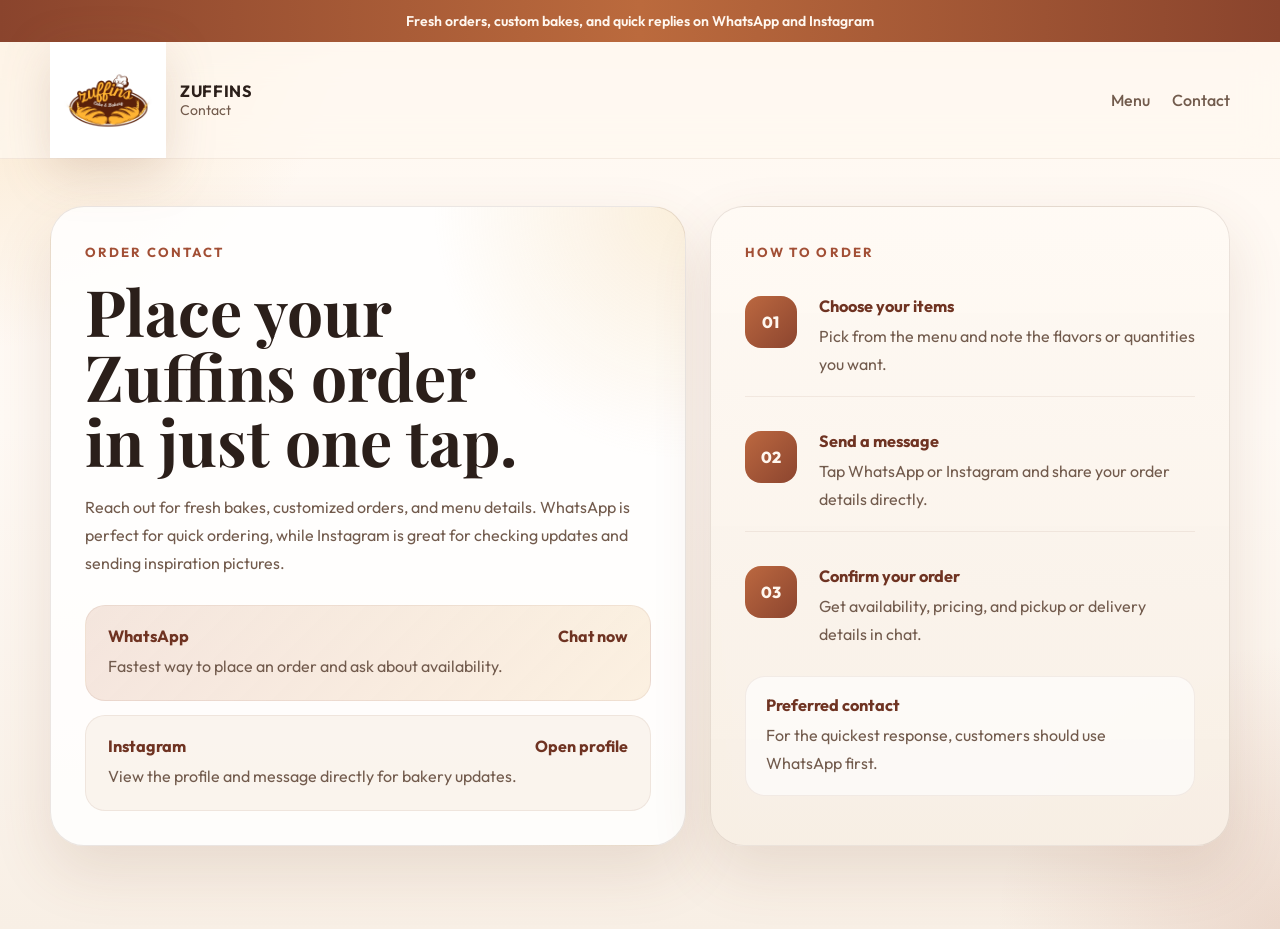
==== bakery-contact.html @ c48b2ef0 "Initial bakery website" ====
<!DOCTYPE html>
<html lang="en">
<head>
  <meta charset="UTF-8">
  <meta name="viewport" content="width=device-width, initial-scale=1.0">
  <title>Zuffins | Contact</title>
  <link rel="preconnect" href="https://fonts.googleapis.com">
  <link rel="preconnect" href="https://fonts.gstatic.com" crossorigin>
  <link href="https://fonts.googleapis.com/css2?family=Outfit:wght@300;400;500;600;700;800&family=Playfair+Display:wght@600;700;800&display=swap" rel="stylesheet">
  <link rel="stylesheet" href="bakery-menu.css">
</head>
<body>
  <div class="topbar">
    Fresh orders, custom bakes, and quick replies on WhatsApp and Instagram
  </div>

  <header class="site-header">
    <div class="container nav-wrap">
      <a href="index.html" class="brand">
        <img src="bakery-logo.png" alt="Zuffins Cake and Bakery logo" class="brand-logo">
        <div class="brand-copy">
          <strong>Zuffins</strong>
          <span>Contact</span>
        </div>
      </a>

      <nav class="site-nav">
        <a href="index.html">Menu</a>
        <a href="bakery-contact.html">Contact</a>
      </nav>
    </div>
  </header>

  <main class="contact-shell">
    <section class="container">
      <div class="contact-layout">
        <div class="contact-card contact-card-main">
          <p class="eyebrow">Order Contact</p>
          <h1>Place your Zuffins order in just one tap.</h1>
          <p class="hero-text">
            Reach out for fresh bakes, customized orders, and menu details. WhatsApp is perfect for quick ordering,
            while Instagram is great for checking updates and sending inspiration pictures.
          </p>

          <div class="contact-links">
            <a href="https://wa.me/923328498800" class="contact-link contact-link-primary" target="_blank" rel="noreferrer">
              <div>
                <strong>WhatsApp</strong>
                <p>Fastest way to place an order and ask about availability.</p>
              </div>
              <span>Chat now</span>
            </a>
            <a href="https://www.instagram.com/allii._.21?igsh=ZzNib2VvbXdhaXdu&utm_source=qr" class="contact-link" target="_blank" rel="noreferrer">
              <div>
                <strong>Instagram</strong>
                <p>View the profile and message directly for bakery updates.</p>
              </div>
              <span>Open profile</span>
            </a>
          </div>
        </div>

        <div class="contact-card contact-card-side">
          <p class="eyebrow">How To Order</p>
          <div class="contact-steps">
            <div class="contact-step">
              <span class="step-number">01</span>
              <div>
                <strong>Choose your items</strong>
                <p>Pick from the menu and note the flavors or quantities you want.</p>
              </div>
            </div>
            <div class="contact-step">
              <span class="step-number">02</span>
              <div>
                <strong>Send a message</strong>
                <p>Tap WhatsApp or Instagram and share your order details directly.</p>
              </div>
            </div>
            <div class="contact-step">
              <span class="step-number">03</span>
              <div>
                <strong>Confirm your order</strong>
                <p>Get availability, pricing, and pickup or delivery details in chat.</p>
              </div>
            </div>
          </div>

          <div class="contact-note">
            <strong>Preferred contact</strong>
            <p>For the quickest response, customers should use WhatsApp first.</p>
          </div>
        </div>
      </div>
    </section>
  </main>
</body>
</html>
---- bakery-menu.css ----
:root {
  --bg: #fffaf4;
  --bg-soft: #f7eee4;
  --surface: rgba(255, 255, 255, 0.78);
  --surface-strong: #fffdf9;
  --text: #2b1f1a;
  --muted: #725b4d;
  --line: rgba(91, 61, 47, 0.12);
  --accent: #a24f35;
  --accent-deep: #6f3322;
  --highlight: #f0c98c;
  --shadow: 0 25px 60px rgba(129, 76, 48, 0.14);
  --radius-xl: 34px;
  --radius-lg: 24px;
  --radius-md: 18px;
}

* {
  box-sizing: border-box;
}

html {
  scroll-behavior: smooth;
}

body {
  margin: 0;
  color: var(--text);
  font-family: "Outfit", sans-serif;
  background:
    radial-gradient(circle at top left, rgba(240, 201, 140, 0.4), transparent 22%),
    radial-gradient(circle at bottom right, rgba(162, 79, 53, 0.14), transparent 18%),
    linear-gradient(180deg, #fff8f1 0%, #fffaf5 46%, #f8efe5 100%);
}

img {
  display: block;
  width: 100%;
}

a {
  color: inherit;
  text-decoration: none;
}

button {
  font: inherit;
}

.container {
  width: min(1180px, calc(100% - 32px));
  margin: 0 auto;
}

.topbar {
  padding: 12px 16px;
  text-align: center;
  font-size: 0.88rem;
  font-weight: 600;
  color: #fff7ef;
  background: linear-gradient(90deg, #8a442d 0%, #bb6a3d 50%, #8a442d 100%);
}

.site-header {
  position: sticky;
  top: 0;
  z-index: 10;
  backdrop-filter: blur(18px);
  background: rgba(255, 248, 241, 0.74);
  border-bottom: 1px solid rgba(111, 51, 34, 0.08);
}

.nav-wrap,
.site-nav,
.hero-actions,
.hero-notes,
.filter-bar,
.footer-wrap {
  display: flex;
  align-items: center;
}

.nav-wrap,
.footer-wrap {
  justify-content: space-between;
  gap: 18px;
  min-height: 82px;
}

.brand {
  display: inline-flex;
  align-items: center;
  gap: 14px;
}

.brand-copy {
  display: flex;
  flex-direction: column;
}

.brand strong,
.footer-wrap strong {
  display: block;
  font-size: 1.02rem;
  letter-spacing: 0.04em;
  text-transform: uppercase;
}

.brand span:last-child {
  color: var(--muted);
  font-size: 0.88rem;
}

.brand-logo {
  width: 116px;
  height: auto;
  object-fit: contain;
  filter: drop-shadow(0 14px 24px rgba(129, 76, 48, 0.18));
}

.site-nav {
  gap: 22px;
}

.site-nav a,
.footer-link {
  color: var(--muted);
  font-weight: 500;
  transition: color 180ms ease, transform 180ms ease;
}

.site-nav a:hover,
.footer-link:hover {
  color: var(--accent-deep);
  transform: translateY(-1px);
}

.hero,
.section {
  padding: 84px 0;
}

.section-soft {
  background: linear-gradient(180deg, rgba(247, 238, 228, 0.7), rgba(255, 255, 255, 0));
}

.hero-grid,
.featured-grid,
.menu-grid {
  display: grid;
  gap: 24px;
}

.hero-grid {
  grid-template-columns: 1fr 1.02fr;
  align-items: center;
}

.hero-copy,
.hero-card-panel,
.menu-card,
.featured-card,
.contact-card {
  border: 1px solid var(--line);
  box-shadow: var(--shadow);
}

.eyebrow {
  margin: 0 0 14px;
  color: var(--accent);
  font-size: 0.82rem;
  font-weight: 700;
  letter-spacing: 0.16em;
  text-transform: uppercase;
}

h1,
h2,
h3 {
  margin: 0;
  line-height: 1.02;
}

h1,
h2 {
  font-family: "Playfair Display", serif;
}

h1 {
  font-size: clamp(3rem, 5vw, 5.5rem);
  max-width: 11ch;
}

h2 {
  font-size: clamp(2.2rem, 3.4vw, 3.8rem);
}

h3 {
  font-size: 1.4rem;
}

p {
  margin: 0;
  color: var(--muted);
  line-height: 1.75;
}

.hero-text,
.section-heading p:last-child {
  margin-top: 20px;
  max-width: 60ch;
}

.button {
  display: inline-flex;
  align-items: center;
  justify-content: center;
  min-height: 52px;
  padding: 0 22px;
  border-radius: 999px;
  font-weight: 700;
  border: 1px solid transparent;
  transition: transform 180ms ease, box-shadow 180ms ease, background-color 180ms ease;
}

.button:hover,
.filter-chip:hover {
  transform: translateY(-2px);
}

.button-primary {
  color: #fff7ef;
  background: linear-gradient(135deg, #bc6840, #8c452f);
  box-shadow: 0 18px 35px rgba(140, 69, 47, 0.24);
}

.button-secondary {
  color: var(--accent-deep);
  border-color: rgba(111, 51, 34, 0.14);
  background: rgba(255, 255, 255, 0.55);
}

.hero-actions {
  gap: 14px;
  margin-top: 32px;
  flex-wrap: wrap;
}

.hero-notes {
  gap: 16px;
  margin-top: 34px;
  flex-wrap: wrap;
}

.hero-notes div {
  min-width: 152px;
  padding: 16px 18px;
  border-radius: 18px;
  background: rgba(255, 255, 255, 0.46);
  border: 1px solid rgba(111, 51, 34, 0.08);
}

.hero-notes strong {
  display: block;
  color: var(--accent-deep);
  font-size: 1.1rem;
  margin-bottom: 6px;
}

.hero-card {
  position: relative;
  min-height: 620px;
  border-radius: var(--radius-xl);
  overflow: hidden;
  box-shadow: var(--shadow);
}

.hero-card img,
.featured-card img {
  height: 100%;
  object-fit: cover;
}

.hero-card-panel {
  position: absolute;
  right: 22px;
  bottom: 22px;
  width: min(380px, calc(100% - 44px));
  padding: 24px;
  border-radius: 24px;
  background: rgba(255, 251, 246, 0.88);
}

.panel-label,
.tag,
.menu-type {
  display: inline-flex;
  align-items: center;
  width: fit-content;
  padding: 8px 12px;
  border-radius: 999px;
  font-size: 0.77rem;
  font-weight: 700;
  letter-spacing: 0.08em;
  text-transform: uppercase;
  color: var(--accent-deep);
  background: rgba(240, 201, 140, 0.36);
}

.hero-card-panel h2,
.featured-copy h3 {
  margin: 16px 0 12px;
}

.section-heading {
  margin-bottom: 34px;
}

.heading-row {
  display: flex;
  align-items: end;
  justify-content: space-between;
  gap: 18px;
  flex-wrap: wrap;
}

.featured-grid {
  grid-template-columns: 1.2fr 0.8fr 0.8fr;
}

.featured-card {
  position: relative;
  min-height: 360px;
  border-radius: var(--radius-xl);
  overflow: hidden;
}

.featured-large {
  min-height: 430px;
}

.featured-copy {
  position: absolute;
  inset: auto 18px 18px 18px;
  padding: 20px;
  border-radius: 22px;
  background: linear-gradient(180deg, rgba(255, 251, 246, 0.06), rgba(255, 249, 243, 0.9));
  backdrop-filter: blur(10px);
}

.filter-bar {
  gap: 10px;
  flex-wrap: wrap;
}

.filter-chip {
  padding: 12px 18px;
  border: 1px solid rgba(111, 51, 34, 0.14);
  border-radius: 999px;
  color: var(--accent-deep);
  background: rgba(255, 255, 255, 0.55);
  cursor: pointer;
  transition: all 180ms ease;
}

.filter-chip.active {
  color: #fff7ef;
  border-color: transparent;
  background: linear-gradient(135deg, #bc6840, #8c452f);
}

.menu-grid {
  grid-template-columns: repeat(3, minmax(0, 1fr));
}

.menu-card {
  padding: 24px;
  border-radius: var(--radius-lg);
  background: rgba(255, 255, 255, 0.7);
  transition: transform 180ms ease, opacity 180ms ease, border-color 180ms ease;
}

.menu-card-media {
  width: 100%;
  height: 210px;
  margin-bottom: 18px;
  border-radius: 18px;
  object-fit: cover;
  border: 1px solid rgba(111, 51, 34, 0.08);
}

.menu-card.hidden {
  display: none;
}

.menu-card:hover {
  transform: translateY(-4px);
  border-color: rgba(162, 79, 53, 0.24);
}

.menu-card-top {
  display: flex;
  align-items: center;
  justify-content: space-between;
  gap: 12px;
  margin-bottom: 18px;
}

.menu-card-top span {
  color: rgba(111, 51, 34, 0.48);
  font-size: 1.45rem;
  font-weight: 800;
}

.menu-card h3 {
  margin-bottom: 14px;
}

.site-footer {
  padding: 18px 0 28px;
}

.footer-wrap {
  padding: 22px 24px;
  min-height: auto;
  border-radius: 24px;
  background: rgba(255, 255, 255, 0.72);
  border: 1px solid rgba(111, 51, 34, 0.08);
}

.footer-logo {
  width: 128px;
  margin-bottom: 10px;
}

.contact-shell {
  min-height: calc(100vh - 130px);
  display: flex;
  align-items: center;
  padding: 44px 0 80px;
}

.contact-layout {
  display: grid;
  grid-template-columns: 1.1fr 0.9fr;
  gap: 24px;
  align-items: stretch;
}

.contact-card {
  padding: 34px;
  border-radius: var(--radius-xl);
  background: rgba(255, 255, 255, 0.78);
}

.contact-card-main {
  background:
    radial-gradient(circle at top right, rgba(240, 201, 140, 0.3), transparent 28%),
    rgba(255, 255, 255, 0.82);
}

.contact-card-side {
  background: linear-gradient(180deg, rgba(255, 250, 244, 0.95), rgba(247, 238, 228, 0.96));
}

.contact-links {
  display: grid;
  gap: 14px;
  margin-top: 28px;
}

.contact-link {
  display: flex;
  align-items: flex-start;
  justify-content: space-between;
  gap: 16px;
  padding: 20px 22px;
  border-radius: 20px;
  border: 1px solid rgba(111, 51, 34, 0.08);
  background: rgba(247, 238, 228, 0.6);
  transition: transform 180ms ease, border-color 180ms ease, box-shadow 180ms ease;
}

.contact-link:hover {
  transform: translateY(-3px);
  border-color: rgba(162, 79, 53, 0.2);
  box-shadow: 0 16px 30px rgba(129, 76, 48, 0.12);
}

.contact-link strong,
.contact-step strong,
.contact-note strong {
  display: block;
  margin-bottom: 6px;
  color: var(--accent-deep);
  font-size: 1.02rem;
}

.contact-link p,
.contact-step p,
.contact-note p {
  margin: 0;
}

.contact-link-primary {
  background: linear-gradient(135deg, rgba(188, 104, 64, 0.16), rgba(240, 201, 140, 0.24));
}

.contact-link span:last-child {
  color: var(--accent-deep);
  font-weight: 700;
  white-space: nowrap;
}

.contact-steps {
  display: grid;
  gap: 16px;
  margin-top: 10px;
}

.contact-step {
  display: grid;
  grid-template-columns: 58px 1fr;
  gap: 16px;
  align-items: start;
  padding: 18px 0;
  border-bottom: 1px solid rgba(111, 51, 34, 0.08);
}

.contact-step:last-child {
  border-bottom: 0;
  padding-bottom: 0;
}

.step-number {
  display: grid;
  place-items: center;
  width: 52px;
  height: 52px;
  border-radius: 16px;
  color: #fff7ef;
  font-weight: 800;
  background: linear-gradient(135deg, #bc6840, #8c452f);
}

.contact-note {
  margin-top: 28px;
  padding: 18px 20px;
  border-radius: 20px;
  background: rgba(255, 255, 255, 0.62);
  border: 1px solid rgba(111, 51, 34, 0.08);
}

@media (max-width: 1080px) {
  .hero-grid,
  .featured-grid,
  .menu-grid,
  .contact-layout {
    grid-template-columns: 1fr;
  }

  .featured-card,
  .featured-large,
  .hero-card {
    min-height: 320px;
  }
}

@media (max-width: 760px) {
  .site-header {
    position: static;
  }

  .nav-wrap,
  .site-nav,
  .heading-row,
  .footer-wrap {
    align-items: flex-start;
    flex-direction: column;
  }

  .hero,
  .section {
    padding: 64px 0;
  }

  .hero-card-panel,
  .contact-card,
  .menu-card {
    padding: 22px;
  }

  .brand-logo {
    width: 94px;
  }

  h1 {
    font-size: clamp(2.6rem, 12vw, 4rem);
  }

  h2 {
    font-size: clamp(2rem, 9vw, 3rem);
  }
}
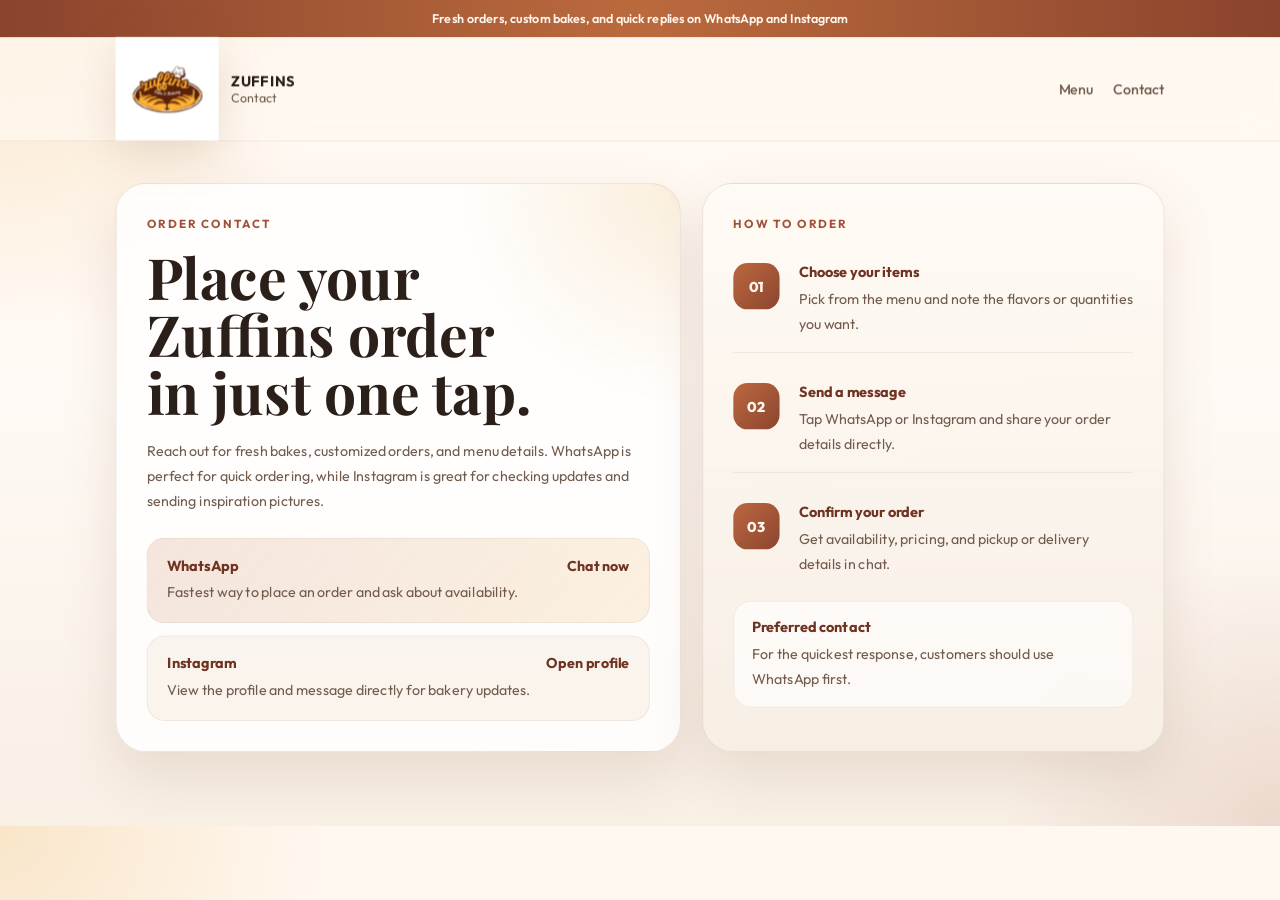
==== commit 3a66404c: "Scale desktop layout on mobile" ====
--- a/bakery-contact.html
+++ b/bakery-contact.html
@@ -2,7 +2,7 @@
 <html lang="en">
 <head>
   <meta charset="UTF-8">
-  <meta name="viewport" content="width=device-width, initial-scale=1.0">
+  <meta name="viewport" content="width=1440, initial-scale=1.0">
   <title>Zuffins | Contact</title>
   <link rel="preconnect" href="https://fonts.googleapis.com">
   <link rel="preconnect" href="https://fonts.gstatic.com" crossorigin>
@@ -10,89 +10,94 @@
   <link rel="stylesheet" href="bakery-menu.css">
 </head>
 <body>
-  <div class="topbar">
-    Fresh orders, custom bakes, and quick replies on WhatsApp and Instagram
-  </div>
+  <div class="desktop-scale-shell">
+    <div class="desktop-scale-stage">
+      <div class="topbar">
+        Fresh orders, custom bakes, and quick replies on WhatsApp and Instagram
+      </div>
 
-  <header class="site-header">
-    <div class="container nav-wrap">
-      <a href="index.html" class="brand">
-        <img src="bakery-logo.png" alt="Zuffins Cake and Bakery logo" class="brand-logo">
-        <div class="brand-copy">
-          <strong>Zuffins</strong>
-          <span>Contact</span>
+      <header class="site-header">
+        <div class="container nav-wrap">
+          <a href="index.html" class="brand">
+            <img src="bakery-logo.png" alt="Zuffins Cake and Bakery logo" class="brand-logo">
+            <div class="brand-copy">
+              <strong>Zuffins</strong>
+              <span>Contact</span>
+            </div>
+          </a>
+
+          <nav class="site-nav">
+            <a href="index.html">Menu</a>
+            <a href="bakery-contact.html">Contact</a>
+          </nav>
         </div>
-      </a>
+      </header>
 
-      <nav class="site-nav">
-        <a href="index.html">Menu</a>
-        <a href="bakery-contact.html">Contact</a>
-      </nav>
-    </div>
-  </header>
+      <main class="contact-shell">
+        <section class="container">
+          <div class="contact-layout">
+            <div class="contact-card contact-card-main">
+              <p class="eyebrow">Order Contact</p>
+              <h1>Place your Zuffins order in just one tap.</h1>
+              <p class="hero-text">
+                Reach out for fresh bakes, customized orders, and menu details. WhatsApp is perfect for quick ordering,
+                while Instagram is great for checking updates and sending inspiration pictures.
+              </p>
 
-  <main class="contact-shell">
-    <section class="container">
-      <div class="contact-layout">
-        <div class="contact-card contact-card-main">
-          <p class="eyebrow">Order Contact</p>
-          <h1>Place your Zuffins order in just one tap.</h1>
-          <p class="hero-text">
-            Reach out for fresh bakes, customized orders, and menu details. WhatsApp is perfect for quick ordering,
-            while Instagram is great for checking updates and sending inspiration pictures.
-          </p>
-
-          <div class="contact-links">
-            <a href="https://wa.me/923328498800" class="contact-link contact-link-primary" target="_blank" rel="noreferrer">
-              <div>
-                <strong>WhatsApp</strong>
-                <p>Fastest way to place an order and ask about availability.</p>
-              </div>
-              <span>Chat now</span>
-            </a>
-            <a href="https://www.instagram.com/allii._.21?igsh=ZzNib2VvbXdhaXdu&utm_source=qr" class="contact-link" target="_blank" rel="noreferrer">
-              <div>
-                <strong>Instagram</strong>
-                <p>View the profile and message directly for bakery updates.</p>
-              </div>
-              <span>Open profile</span>
-            </a>
-          </div>
-        </div>
-
-        <div class="contact-card contact-card-side">
-          <p class="eyebrow">How To Order</p>
-          <div class="contact-steps">
-            <div class="contact-step">
-              <span class="step-number">01</span>
-              <div>
-                <strong>Choose your items</strong>
-                <p>Pick from the menu and note the flavors or quantities you want.</p>
+              <div class="contact-links">
+                <a href="https://wa.me/923328498800" class="contact-link contact-link-primary" target="_blank" rel="noreferrer">
+                  <div>
+                    <strong>WhatsApp</strong>
+                    <p>Fastest way to place an order and ask about availability.</p>
+                  </div>
+                  <span>Chat now</span>
+                </a>
+                <a href="https://www.instagram.com/allii._.21?igsh=ZzNib2VvbXdhaXdu&utm_source=qr" class="contact-link" target="_blank" rel="noreferrer">
+                  <div>
+                    <strong>Instagram</strong>
+                    <p>View the profile and message directly for bakery updates.</p>
+                  </div>
+                  <span>Open profile</span>
+                </a>
               </div>
             </div>
-            <div class="contact-step">
-              <span class="step-number">02</span>
-              <div>
-                <strong>Send a message</strong>
-                <p>Tap WhatsApp or Instagram and share your order details directly.</p>
+
+            <div class="contact-card contact-card-side">
+              <p class="eyebrow">How To Order</p>
+              <div class="contact-steps">
+                <div class="contact-step">
+                  <span class="step-number">01</span>
+                  <div>
+                    <strong>Choose your items</strong>
+                    <p>Pick from the menu and note the flavors or quantities you want.</p>
+                  </div>
+                </div>
+                <div class="contact-step">
+                  <span class="step-number">02</span>
+                  <div>
+                    <strong>Send a message</strong>
+                    <p>Tap WhatsApp or Instagram and share your order details directly.</p>
+                  </div>
+                </div>
+                <div class="contact-step">
+                  <span class="step-number">03</span>
+                  <div>
+                    <strong>Confirm your order</strong>
+                    <p>Get availability, pricing, and pickup or delivery details in chat.</p>
+                  </div>
+                </div>
               </div>
-            </div>
-            <div class="contact-step">
-              <span class="step-number">03</span>
-              <div>
-                <strong>Confirm your order</strong>
-                <p>Get availability, pricing, and pickup or delivery details in chat.</p>
+
+              <div class="contact-note">
+                <strong>Preferred contact</strong>
+                <p>For the quickest response, customers should use WhatsApp first.</p>
               </div>
             </div>
           </div>
-
-          <div class="contact-note">
-            <strong>Preferred contact</strong>
-            <p>For the quickest response, customers should use WhatsApp first.</p>
-          </div>
-        </div>
-      </div>
-    </section>
-  </main>
+        </section>
+      </main>
+    </div>
+  </div>
+  <script src="bakery-scale.js"></script>
 </body>
 </html>
--- a/bakery-menu.css
+++ b/bakery-menu.css
@@ -33,6 +33,16 @@
     linear-gradient(180deg, #fff8f1 0%, #fffaf5 46%, #f8efe5 100%);
 }
 
+.desktop-scale-shell {
+  width: 100%;
+  overflow: hidden;
+}
+
+.desktop-scale-stage {
+  width: 1440px;
+  transform-origin: top left;
+}
+
 img {
   display: block;
   width: 100%;
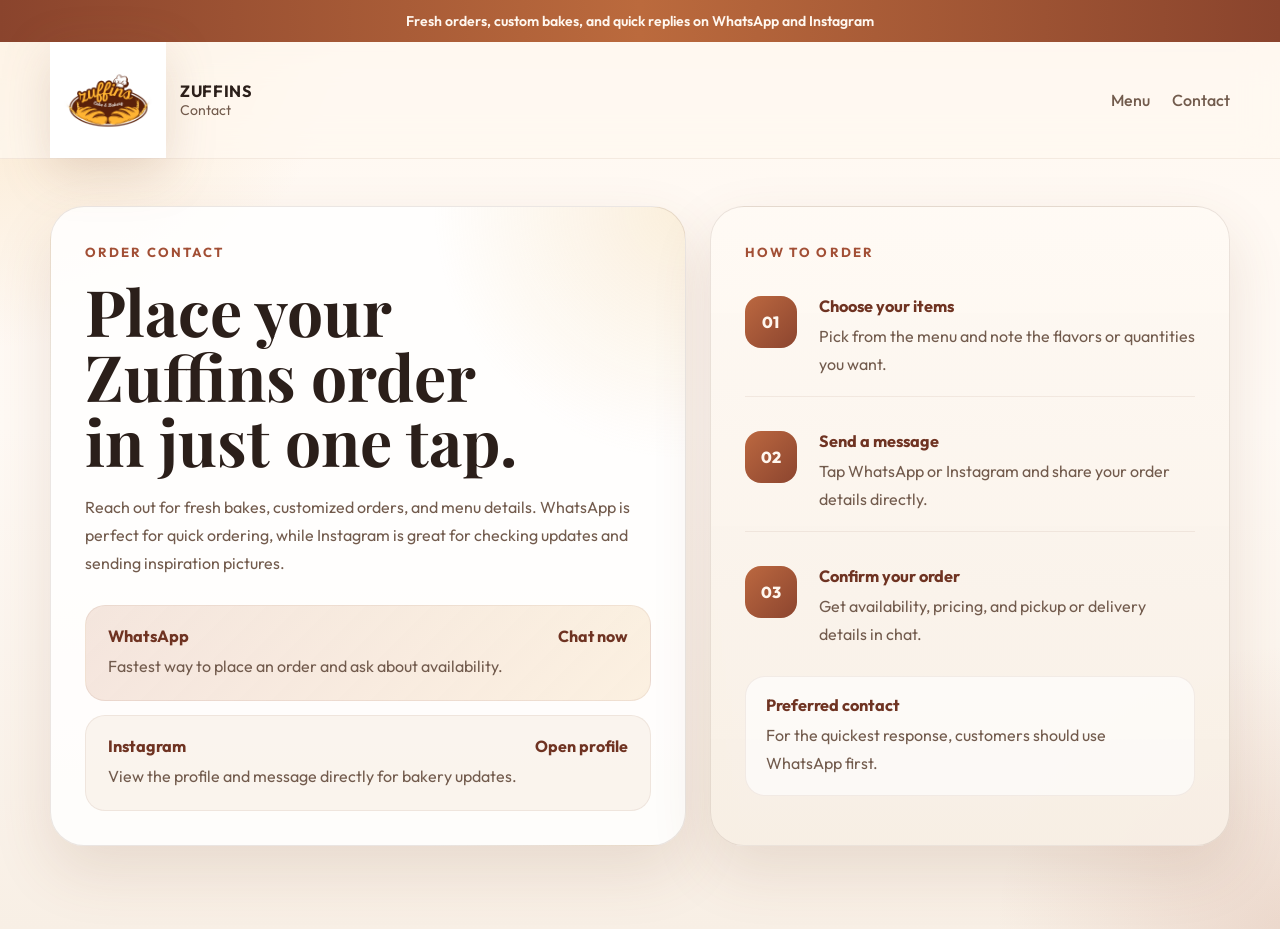
==== commit bda73802: "Restore desktop layout and limit mobile scaling" ====
--- a/bakery-contact.html
+++ b/bakery-contact.html
@@ -2,7 +2,7 @@
 <html lang="en">
 <head>
   <meta charset="UTF-8">
-  <meta name="viewport" content="width=1440, initial-scale=1.0">
+  <meta name="viewport" content="width=device-width, initial-scale=1.0">
   <title>Zuffins | Contact</title>
   <link rel="preconnect" href="https://fonts.googleapis.com">
   <link rel="preconnect" href="https://fonts.gstatic.com" crossorigin>
--- a/bakery-menu.css
+++ b/bakery-menu.css
@@ -35,11 +35,13 @@
 
 .desktop-scale-shell {
   width: 100%;
-  overflow: hidden;
+  overflow: visible;
+  height: auto !important;
 }
 
 .desktop-scale-stage {
-  width: 1440px;
+  width: 100%;
+  transform: none !important;
   transform-origin: top left;
 }
 
@@ -577,6 +579,14 @@
 }
 
 @media (max-width: 760px) {
+  .desktop-scale-shell {
+    overflow: hidden;
+  }
+
+  .desktop-scale-stage {
+    width: 1440px;
+  }
+
   .site-header {
     position: static;
   }
